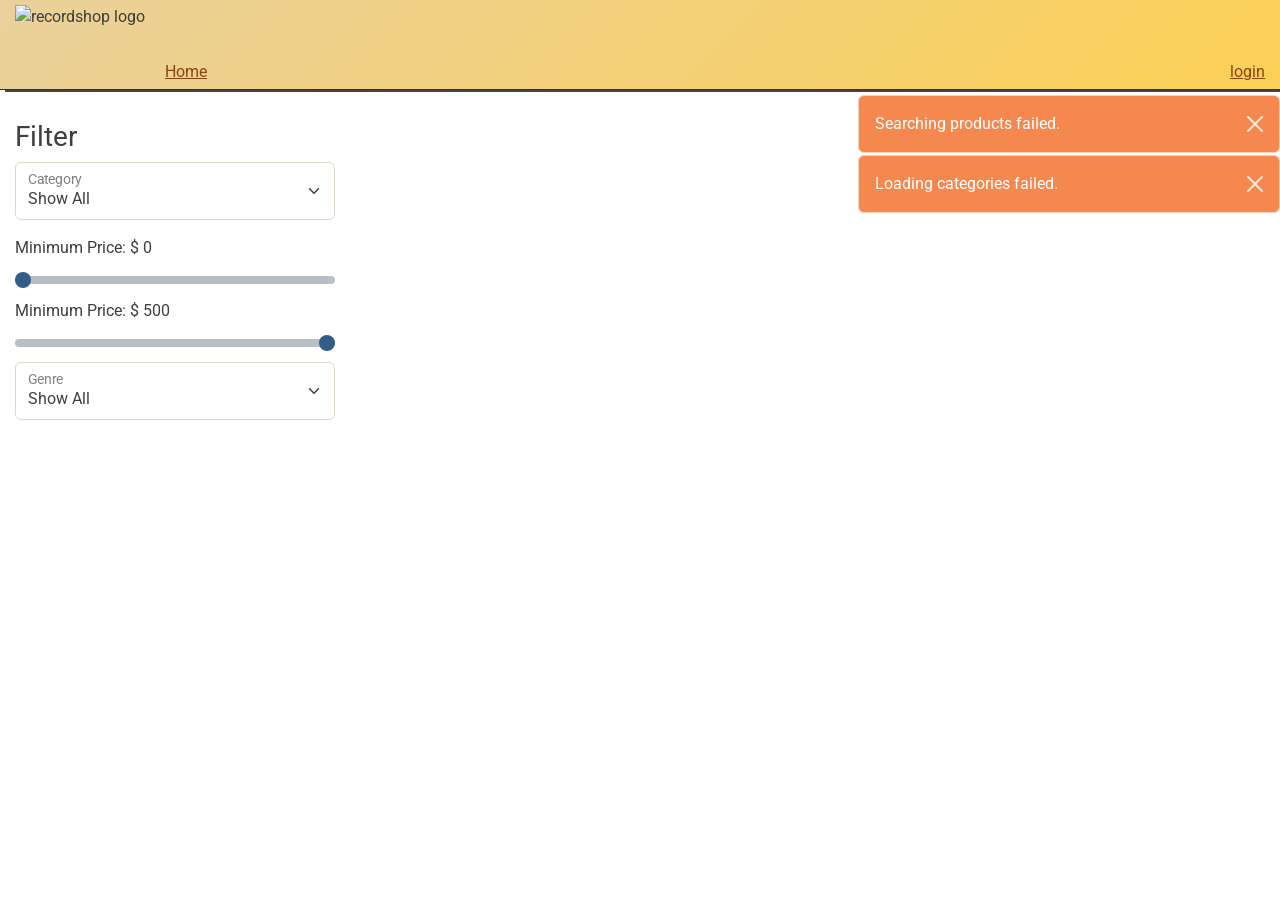
==== capstone-web-applications/capstone-client-recordshop/index.html @ 44c1a833 "Initial commit" ====
<!DOCTYPE html>
<html lang="en">
<head>
    <meta charset="UTF-8">
    <title>Title</title>

    <!--  CSS  -->
    <link rel="stylesheet" href="css/lib/bootstrap.css">
    <link rel="stylesheet" href="https://cdnjs.cloudflare.com/ajax/libs/font-awesome/6.4.0/css/all.min.css" integrity="sha512-iecdLmaskl7CVkqkXNQ/ZH/XLlvWZOJyj7Yy7tcenmpD1ypASozpmT/E0iPtmFIB46ZmdtAc9eNBvH0H/ZpiBw==" crossorigin="anonymous" referrerpolicy="no-referrer" />
    <link rel="stylesheet" href="css/main.css">

    <!--  JS  -->
    <script src="js/lib/axios.min.js"></script>
    <script src="js/lib/mustache.js"></script>
    <script src="js/lib/bootstrap.min.js"></script>
    <script src="js/lib/jquery.min.js"></script>

    <script src="js/config.js"></script>
    <script src="js/template-builder.js"></script>
    <script src="js/services/products-service.js"></script>
    <script src="js/services/categories-service.js"></script>
    <script src="js/services/user-service.js"></script>
    <script src="js/services/profile-service.js"></script>
    <script src="js/services/shoppingcart-service.js"></script>

    <script src="js/filter.js"></script>


    <script src="js/application.js"></script>
</head>
<body>

    <header id="header-user"></header>

    <section id="errors">
    </section>

    <section id="login"></section>

    <main id="main">
    </main>

    <footer></footer>


</body>
</html>
---- capstone-web-applications/capstone-client-recordshop/css/main.css ----
header
{
    display: flex;
    justify-content: space-between;
    align-items: center;

    height: 10vh;

    padding: 5px 15px;
    border-bottom: solid 1px #333;
    box-shadow: 5px 2px #444;
    background: linear-gradient(135deg, #ead19b, #fcd056);
}

header img
{
    height: 100%;
}

header div{
    height: 100%;
    display: flex;
    align-items: flex-end;
}

header #links
{
    gap: 20px;
    justify-content: flex-start;
    align-items: flex-end;
    padding-right: 20px;
}

header a
{
    color: #8B4513;
}

header .cart
{
    font-size: x-large;
    padding-left: 10px;
    padding-right: 10px;
    cursor: pointer;
}

header .cart #cart-items
{
    font-size: .7em;
    height: 50%;
    align-items: start;
    padding-left: 5px;
}

main
{
    display: grid;
    grid-template-columns: 350px auto;
    margin-top: 15px;
    height: 87vh;
}

main > .filter-box
{
    width: 350px;
    padding: 15px;
}

main #min-price .slider-selection {
    background: #BABABA;
}

main > .content
{
    display: grid;
    grid-template-columns: 1fr 1fr 1fr;
    width: 100%;
    height: 87vh;
    overflow: scroll;
}

main > .content-form
{
    display: flex;
    flex-direction: column;
    padding-right: 20px;
}

main > .content-form .cart-header,
main > .content-form .cart-item
{
    border-bottom: solid 1px #ccc;
}

.content-form .photo
{
    display: flex;
    gap: 10px;
}

.content-form .photo img
{
    width: 100px;
    cursor: pointer;
    border: solid 1px #ccc;
}

.content-form .cart-header
{
    display: flex;
    justify-content: space-between;
    align-items: center;
}

.content-form .cart-total
{
    margin: 10px 0;
    color: maroon;
}

.product
{
    display: flex;
    flex-direction: column;

    justify-content: space-between;
    /*width: 30%;*/
    border: solid 1px #ccc;
    padding: 5px;
    border-radius: 5px;
    margin: 5px;
}
.product  .photo
{
    display: flex;
    justify-content: space-between;
    padding: 0 10px 10px 10px;
}
.product  .photo > img
{
    width: 33%;
    cursor: pointer;
    border: solid 1px #ccc;
}

.product .price
{
    font-weight: 900;
    color: #9d4edd;
}

.modal-body img
{
    width:100%;
}

.product > .add-button
{
    display: flex;
}

.product > .add-button .btn
{
    background-color: #8B4513;
    border-color: #8B4513;
}

.visible
{
    display: block;
}

.hidden
{
    display: none !important;
}

.modal
{
    display: flex;
    justify-content: center;
    position: absolute;
    top: 0;
    background-color: #777777aa;
    width: 100vw;
    height: 100vh;
    z-index: 1000;
    padding: 30px;
}

.modal-dialog
{
    width: 50vw;
}

#errors
{
    position: absolute;
    display: flex;
    flex-direction: column;
    align-items: flex-end;
    width: 100vw;
    padding-top: 5px;
    opacity: 90%;
}
#errors > div{
    width: 33vw;
}

.alert
{
    margin-bottom: 2px !important;
}
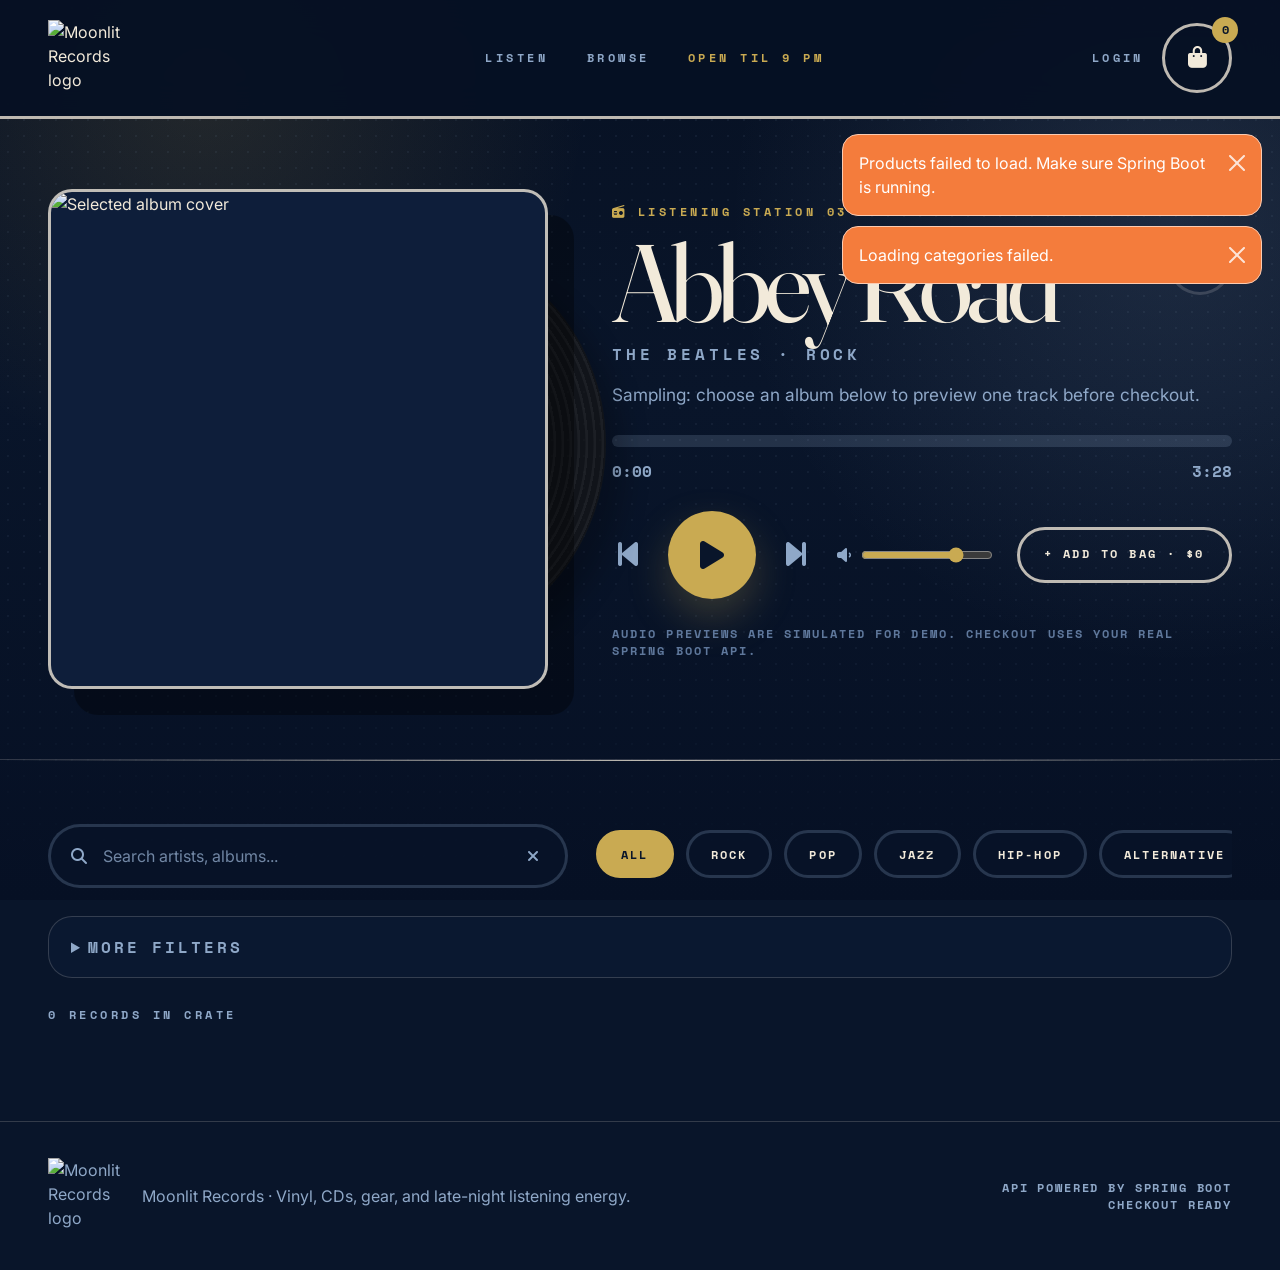
==== commit 1a16c1be: "front end complete" ====
--- a/capstone-web-applications/capstone-client-recordshop/index.html
+++ b/capstone-web-applications/capstone-client-recordshop/index.html
@@ -1,47 +1,51 @@
-<!DOCTYPE html>
-<html lang="en">
-<head>
-    <meta charset="UTF-8">
-    <title>Title</title>
-
-    <!--  CSS  -->
-    <link rel="stylesheet" href="css/lib/bootstrap.css">
-    <link rel="stylesheet" href="https://cdnjs.cloudflare.com/ajax/libs/font-awesome/6.4.0/css/all.min.css" integrity="sha512-iecdLmaskl7CVkqkXNQ/ZH/XLlvWZOJyj7Yy7tcenmpD1ypASozpmT/E0iPtmFIB46ZmdtAc9eNBvH0H/ZpiBw==" crossorigin="anonymous" referrerpolicy="no-referrer" />
-    <link rel="stylesheet" href="css/main.css">
-
-    <!--  JS  -->
-    <script src="js/lib/axios.min.js"></script>
-    <script src="js/lib/mustache.js"></script>
-    <script src="js/lib/bootstrap.min.js"></script>
-    <script src="js/lib/jquery.min.js"></script>
-
-    <script src="js/config.js"></script>
-    <script src="js/template-builder.js"></script>
-    <script src="js/services/products-service.js"></script>
-    <script src="js/services/categories-service.js"></script>
-    <script src="js/services/user-service.js"></script>
-    <script src="js/services/profile-service.js"></script>
-    <script src="js/services/shoppingcart-service.js"></script>
-
-    <script src="js/filter.js"></script>
-
-
-    <script src="js/application.js"></script>
-</head>
-<body>
-
-    <header id="header-user"></header>
-
-    <section id="errors">
-    </section>
-
-    <section id="login"></section>
-
-    <main id="main">
-    </main>
-
-    <footer></footer>
-
-
-</body>
-</html>
+<!DOCTYPE html>
+<html lang="en">
+<head>
+    <meta charset="UTF-8">
+    <meta name="viewport" content="width=device-width, initial-scale=1.0">
+    <title>Moonlit Records</title>
+
+    <!--  CSS  -->
+    <link rel="stylesheet" href="css/lib/bootstrap.css">
+    <link rel="stylesheet" href="https://cdnjs.cloudflare.com/ajax/libs/font-awesome/6.4.0/css/all.min.css" integrity="sha512-iecdLmaskl7CVkqkXNQ/ZH/XLlvWZOJyj7Yy7tcenmpD1ypASozpmT/E0iPtmFIB46ZmdtAc9eNBvH0H/ZpiBw==" crossorigin="anonymous" referrerpolicy="no-referrer" />
+    <link rel="stylesheet" href="css/main.css">
+
+    <!--  JS  -->
+    <script src="js/lib/axios.min.js"></script>
+    <script src="js/lib/mustache.js"></script>
+    <script src="js/lib/bootstrap.min.js"></script>
+    <script src="js/lib/jquery.min.js"></script>
+
+    <script src="js/config.js"></script>
+    <script src="js/template-builder.js"></script>
+    <script src="js/services/products-service.js"></script>
+    <script src="js/services/categories-service.js"></script>
+    <script src="js/services/user-service.js"></script>
+    <script src="js/services/profile-service.js"></script>
+    <script src="js/services/shoppingcart-service.js"></script>
+
+    <script src="js/filter.js"></script>
+    <script src="js/application.js"></script>
+</head>
+<body>
+    <div class="moon-texture"></div>
+
+    <header id="header-user"></header>
+
+    <section id="errors"></section>
+    <section id="login"></section>
+
+    <main id="main"></main>
+
+    <footer class="site-footer">
+        <div>
+            <img src="/images/moonlit-records-logo.png" alt="Moonlit Records logo">
+            <p>Moonlit Records · Vinyl, CDs, gear, and late-night listening energy.</p>
+        </div>
+        <div>
+            <span>API powered by Spring Boot</span>
+            <span>Checkout ready</span>
+        </div>
+    </footer>
+</body>
+</html>
--- a/capstone-web-applications/capstone-client-recordshop/css/main.css
+++ b/capstone-web-applications/capstone-client-recordshop/css/main.css
@@ -1,214 +1,839 @@
-header
-{
-    display: flex;
-    justify-content: space-between;
-    align-items: center;
-
-    height: 10vh;
-
-    padding: 5px 15px;
-    border-bottom: solid 1px #333;
-    box-shadow: 5px 2px #444;
-    background: linear-gradient(135deg, #ead19b, #fcd056);
-}
-
-header img
-{
-    height: 100%;
-}
-
-header div{
-    height: 100%;
-    display: flex;
-    align-items: flex-end;
-}
-
-header #links
-{
-    gap: 20px;
-    justify-content: flex-start;
-    align-items: flex-end;
-    padding-right: 20px;
-}
-
-header a
-{
-    color: #8B4513;
-}
-
-header .cart
-{
-    font-size: x-large;
-    padding-left: 10px;
-    padding-right: 10px;
-    cursor: pointer;
-}
-
-header .cart #cart-items
-{
-    font-size: .7em;
-    height: 50%;
-    align-items: start;
-    padding-left: 5px;
-}
-
-main
-{
-    display: grid;
-    grid-template-columns: 350px auto;
-    margin-top: 15px;
-    height: 87vh;
-}
-
-main > .filter-box
-{
-    width: 350px;
-    padding: 15px;
-}
-
-main #min-price .slider-selection {
-    background: #BABABA;
-}
-
-main > .content
-{
-    display: grid;
-    grid-template-columns: 1fr 1fr 1fr;
-    width: 100%;
-    height: 87vh;
-    overflow: scroll;
-}
-
-main > .content-form
-{
-    display: flex;
-    flex-direction: column;
-    padding-right: 20px;
-}
-
-main > .content-form .cart-header,
-main > .content-form .cart-item
-{
-    border-bottom: solid 1px #ccc;
-}
-
-.content-form .photo
-{
-    display: flex;
-    gap: 10px;
-}
-
-.content-form .photo img
-{
-    width: 100px;
-    cursor: pointer;
-    border: solid 1px #ccc;
-}
-
-.content-form .cart-header
-{
-    display: flex;
-    justify-content: space-between;
-    align-items: center;
-}
-
-.content-form .cart-total
-{
-    margin: 10px 0;
-    color: maroon;
-}
-
-.product
-{
-    display: flex;
-    flex-direction: column;
-
-    justify-content: space-between;
-    /*width: 30%;*/
-    border: solid 1px #ccc;
-    padding: 5px;
-    border-radius: 5px;
-    margin: 5px;
-}
-.product  .photo
-{
-    display: flex;
-    justify-content: space-between;
-    padding: 0 10px 10px 10px;
-}
-.product  .photo > img
-{
-    width: 33%;
-    cursor: pointer;
-    border: solid 1px #ccc;
-}
-
-.product .price
-{
-    font-weight: 900;
-    color: #9d4edd;
-}
-
-.modal-body img
-{
-    width:100%;
-}
-
-.product > .add-button
-{
-    display: flex;
-}
-
-.product > .add-button .btn
-{
-    background-color: #8B4513;
-    border-color: #8B4513;
-}
-
-.visible
-{
-    display: block;
-}
-
-.hidden
-{
-    display: none !important;
-}
-
-.modal
-{
-    display: flex;
-    justify-content: center;
-    position: absolute;
-    top: 0;
-    background-color: #777777aa;
-    width: 100vw;
-    height: 100vh;
-    z-index: 1000;
-    padding: 30px;
-}
-
-.modal-dialog
-{
-    width: 50vw;
-}
-
-#errors
-{
-    position: absolute;
-    display: flex;
-    flex-direction: column;
-    align-items: flex-end;
-    width: 100vw;
-    padding-top: 5px;
-    opacity: 90%;
-}
-#errors > div{
-    width: 33vw;
-}
-
-.alert
-{
-    margin-bottom: 2px !important;
-}
-
+@import url('https://fonts.googleapis.com/css2?family=Fraunces:wght@600;700;800&family=Inter:wght@400;500;600;700&family=Space+Mono:wght@400;700&display=swap');
+
+:root {
+    --background: #09152a;
+    --background-deep: #061024;
+    --foreground: #f2eada;
+    --card: #0e1e3a;
+    --card-2: #112244;
+    --primary: #c9aa52;
+    --primary-bright: #d8bd61;
+    --muted: #8fa8c8;
+    --muted-2: #5f789c;
+    --border: rgba(242, 234, 218, 0.18);
+    --border-strong: rgba(242, 234, 218, 0.78);
+    --shadow: rgba(0, 0, 0, 0.38);
+    --danger: #d4183d;
+    --radius: 28px;
+}
+
+* { box-sizing: border-box; }
+html { scroll-behavior: smooth; }
+
+body {
+    margin: 0;
+    min-height: 100vh;
+    color: var(--foreground);
+    background: var(--background);
+    font-family: Inter, Arial, sans-serif;
+    overflow-x: hidden;
+}
+
+body::before {
+    content: "";
+    position: fixed;
+    inset: 0;
+    z-index: -3;
+    background:
+        radial-gradient(circle at 16% 10%, rgba(201, 170, 82, 0.14), transparent 24rem),
+        radial-gradient(circle at 92% 24%, rgba(143, 168, 200, 0.16), transparent 28rem),
+        linear-gradient(180deg, #071123 0%, #09152a 44%, #061024 100%);
+}
+
+.moon-texture {
+    position: fixed;
+    inset: 0;
+    z-index: -2;
+    pointer-events: none;
+    opacity: 0.34;
+    background-image: radial-gradient(circle, rgba(143, 168, 200, 0.24) 1px, transparent 1px);
+    background-size: 16px 16px;
+    mask-image: linear-gradient(180deg, #000 0%, rgba(0,0,0,.9) 68%, transparent 100%);
+}
+
+button, input, select { font: inherit; }
+button { cursor: pointer; }
+a { color: inherit; }
+
+header {
+    position: sticky;
+    top: 0;
+    z-index: 100;
+    min-height: 116px;
+    border-bottom: 3px solid var(--border-strong);
+    background: rgba(6, 16, 36, 0.94);
+    backdrop-filter: blur(18px);
+}
+
+.nav-inner {
+    width: 100%;
+    min-height: 116px;
+    display: grid;
+    grid-template-columns: 170px 1fr auto;
+    gap: 24px;
+    align-items: center;
+    padding: 18px clamp(20px, 4vw, 48px);
+}
+
+.brand {
+    display: inline-flex;
+    align-items: center;
+    text-decoration: none;
+}
+
+.brand img,
+.site-footer img {
+    width: 76px;
+    height: 76px;
+    object-fit: contain;
+}
+
+.nav-links,
+.nav-actions {
+    display: flex;
+    align-items: center;
+    gap: clamp(18px, 3vw, 44px);
+}
+
+.nav-links { justify-content: center; }
+.nav-actions { justify-content: flex-end; gap: 18px; }
+
+.nav-links a,
+.nav-links span,
+.nav-actions a,
+.welcome-chip {
+    text-decoration: none;
+    text-transform: uppercase;
+    letter-spacing: 0.28em;
+    color: var(--muted);
+    font-family: 'Space Mono', monospace;
+    font-size: 0.78rem;
+    font-weight: 700;
+    transition: color 160ms ease, transform 160ms ease;
+    white-space: nowrap;
+}
+
+.nav-links span { color: var(--primary); }
+.nav-links a:hover,
+.nav-actions a:hover { color: var(--foreground); transform: translateY(-1px); }
+.welcome-chip { color: var(--foreground); letter-spacing: 0.16em; }
+
+.cart {
+    position: relative;
+    width: 70px;
+    height: 70px;
+    display: grid;
+    place-items: center;
+    border: 3px solid var(--border-strong);
+    border-radius: 50%;
+    background: transparent;
+    color: var(--foreground);
+    font-size: 1.35rem;
+    transition: transform 180ms ease, background 180ms ease, color 180ms ease, border-color 180ms ease;
+}
+
+.cart:hover {
+    transform: translateY(-3px);
+    border-color: var(--primary);
+    background: var(--primary);
+    color: var(--background);
+}
+
+#cart-items {
+    position: absolute;
+    top: -9px;
+    right: -9px;
+    min-width: 26px;
+    height: 26px;
+    display: grid;
+    place-items: center;
+    padding: 0 6px;
+    border-radius: 999px;
+    background: var(--primary);
+    color: var(--background);
+    font-family: 'Space Mono', monospace;
+    font-size: 0.72rem;
+    font-weight: 700;
+}
+
+main { min-height: calc(100vh - 116px); }
+
+.listen-section {
+    position: relative;
+    display: grid;
+    grid-template-columns: minmax(280px, 500px) minmax(0, 1fr);
+    gap: clamp(30px, 5vw, 70px);
+    align-items: center;
+    padding: clamp(42px, 6vw, 70px) clamp(20px, 4vw, 48px);
+    border-bottom: 1px solid var(--border);
+}
+
+.listen-section::after {
+    content: "";
+    position: absolute;
+    left: 0;
+    right: 0;
+    bottom: -2px;
+    height: 1px;
+    background: linear-gradient(90deg, transparent, var(--border-strong), transparent);
+}
+
+.album-stage {
+    position: relative;
+    width: min(100%, 500px);
+    aspect-ratio: 1 / 1;
+}
+
+#hero-cover {
+    position: relative;
+    z-index: 2;
+    width: 100%;
+    height: 100%;
+    display: block;
+    object-fit: cover;
+    border: 3px solid var(--border-strong);
+    border-radius: 24px;
+    box-shadow: 26px 26px 0 rgba(0, 0, 0, 0.34);
+    background: var(--card);
+}
+
+.disc-peek {
+    position: absolute;
+    z-index: 1;
+    right: -58px;
+    top: 9%;
+    width: 84%;
+    height: 84%;
+    border-radius: 50%;
+    background:
+        radial-gradient(circle at center, #09152a 0 8%, #c9aa52 8.5% 11%, #121212 11.5% 20%, transparent 20.5%),
+        repeating-radial-gradient(circle at center, #151515 0 5px, #252525 6px 8px);
+    opacity: 0.72;
+    box-shadow: 18px 18px 28px rgba(0,0,0,.34);
+}
+
+.disc-peek.spinning { animation: spin-record 5s linear infinite; }
+@keyframes spin-record { to { transform: rotate(360deg); } }
+
+.listen-details { position: relative; min-width: 0; }
+
+.kicker,
+.fine-print,
+.crate-meta,
+.moon-badge {
+    color: var(--primary);
+    text-transform: uppercase;
+    letter-spacing: 0.28em;
+    font-family: 'Space Mono', monospace;
+    font-size: 0.78rem;
+    font-weight: 700;
+}
+
+.listen-details h1 {
+    max-width: 980px;
+    margin: 14px 0 12px;
+    color: var(--foreground);
+    font-family: Fraunces, Georgia, serif;
+    font-size: clamp(4rem, 8.6vw, 8.6rem);
+    line-height: 0.86;
+    letter-spacing: -0.065em;
+}
+
+.hero-artist {
+    margin: 0;
+    color: var(--muted);
+    text-transform: uppercase;
+    letter-spacing: 0.24em;
+    font-family: 'Space Mono', monospace;
+    font-weight: 700;
+}
+
+.hero-sample {
+    max-width: 760px;
+    margin: 16px 0 26px;
+    color: var(--muted);
+    font-size: 1.08rem;
+    line-height: 1.55;
+}
+
+.hero-heart {
+    position: absolute;
+    top: 28px;
+    right: 0;
+    width: 64px;
+    height: 64px;
+    display: grid;
+    place-items: center;
+    border: 3px solid var(--border);
+    border-radius: 50%;
+    background: rgba(14, 30, 58, .44);
+    color: var(--foreground);
+    font-size: 1.45rem;
+    transition: 160ms ease;
+}
+
+.hero-heart:hover,
+.hero-heart.active,
+.favorite-button:hover,
+.favorite-button.active {
+    border-color: var(--primary);
+    background: var(--primary);
+    color: var(--background);
+}
+
+.seek-bar {
+    width: 100%;
+    height: 12px;
+    overflow: hidden;
+    border-radius: 999px;
+    background: rgba(143, 168, 200, 0.20);
+}
+
+.seek-fill {
+    width: 0;
+    height: 100%;
+    border-radius: inherit;
+    background: linear-gradient(90deg, var(--primary), var(--primary-bright));
+    transition: width 220ms linear;
+}
+
+.time-row {
+    display: flex;
+    justify-content: space-between;
+    margin-top: 12px;
+    color: var(--muted);
+    font-family: 'Space Mono', monospace;
+    font-weight: 700;
+}
+
+.player-row {
+    display: flex;
+    align-items: center;
+    gap: clamp(14px, 2vw, 24px);
+    flex-wrap: wrap;
+    margin-top: 28px;
+}
+
+.player-icon,
+.play-button {
+    border: 0;
+    background: transparent;
+    color: var(--muted);
+    transition: 160ms ease;
+}
+
+.player-icon { font-size: 2rem; }
+.player-icon:hover { color: var(--foreground); transform: translateY(-2px); }
+
+.play-button {
+    width: 88px;
+    height: 88px;
+    display: grid;
+    place-items: center;
+    border-radius: 50%;
+    background: var(--primary);
+    color: var(--background);
+    font-size: 2rem;
+    box-shadow: 0 18px 42px rgba(201, 170, 82, .25);
+}
+
+.play-button:hover { transform: scale(1.05); background: var(--primary-bright); }
+
+.volume-cluster {
+    margin-left: auto;
+    display: flex;
+    align-items: center;
+    gap: 10px;
+    color: var(--muted);
+}
+
+.volume-cluster input { accent-color: var(--primary); width: 132px; }
+
+.hero-cart-button,
+.add-button,
+.clear-filter-button,
+.clear-filters,
+.checkout-button,
+.primary-button {
+    min-height: 56px;
+    border: 3px solid var(--border-strong);
+    border-radius: 999px;
+    background: transparent;
+    color: var(--foreground);
+    padding: 12px 24px;
+    text-transform: uppercase;
+    letter-spacing: 0.20em;
+    font-family: 'Space Mono', monospace;
+    font-size: 0.78rem;
+    font-weight: 700;
+    transition: transform 160ms ease, background 160ms ease, color 160ms ease, border-color 160ms ease;
+}
+
+.hero-cart-button:hover,
+.add-button:hover,
+.clear-filter-button:hover,
+.clear-filters:hover,
+.checkout-button:hover,
+.primary-button:hover {
+    transform: translateY(-2px);
+    border-color: var(--primary);
+    background: var(--primary);
+    color: var(--background);
+}
+
+.fine-print {
+    margin-top: 26px;
+    color: var(--muted-2);
+    font-size: 0.72rem;
+    letter-spacing: 0.18em;
+}
+
+.browse-section {
+    padding: clamp(32px, 5vw, 64px) clamp(20px, 4vw, 48px) 72px;
+}
+
+.browse-tools {
+    display: grid;
+    grid-template-columns: minmax(260px, 520px) minmax(0, 1fr);
+    gap: 28px;
+    align-items: center;
+    margin-bottom: 28px;
+}
+
+.search-shell {
+    min-height: 64px;
+    display: flex;
+    align-items: center;
+    gap: 14px;
+    padding: 0 20px;
+    border: 3px solid rgba(143, 168, 200, 0.24);
+    border-radius: 999px;
+    background: rgba(9, 21, 42, 0.66);
+    color: var(--muted);
+}
+
+.search-shell:focus-within { border-color: var(--primary); }
+.search-shell input {
+    width: 100%;
+    border: 0;
+    outline: 0;
+    background: transparent;
+    color: var(--foreground);
+    font-size: 1rem;
+}
+.search-shell input::placeholder { color: rgba(143, 168, 200, .78); }
+.search-shell button { border: 0; background: transparent; color: var(--muted); }
+.search-shell button:hover { color: var(--foreground); }
+
+.genre-pills {
+    display: flex;
+    gap: 12px;
+    overflow-x: auto;
+    padding: 6px 0 10px;
+    scrollbar-width: thin;
+}
+
+.genre-pill {
+    flex: 0 0 auto;
+    border: 3px solid rgba(143, 168, 200, 0.24);
+    border-radius: 999px;
+    background: rgba(9, 21, 42, 0.66);
+    color: var(--foreground);
+    padding: 12px 22px;
+    text-transform: uppercase;
+    letter-spacing: 0.18em;
+    font-family: 'Space Mono', monospace;
+    font-size: 0.76rem;
+    font-weight: 700;
+    transition: 160ms ease;
+}
+
+.genre-pill:hover,
+.genre-pill.active {
+    border-color: var(--primary);
+    background: var(--primary);
+    color: var(--background);
+}
+
+.advanced-filters {
+    margin-bottom: 28px;
+    border: 1px solid var(--border);
+    border-radius: 24px;
+    background: rgba(14, 30, 58, .42);
+    overflow: hidden;
+}
+
+.advanced-filters summary {
+    padding: 18px 22px;
+    color: var(--muted);
+    text-transform: uppercase;
+    letter-spacing: .18em;
+    font-family: 'Space Mono', monospace;
+    font-weight: 700;
+    cursor: pointer;
+}
+
+.filter-grid {
+    display: grid;
+    grid-template-columns: repeat(5, minmax(160px, 1fr));
+    gap: 18px;
+    align-items: end;
+    padding: 0 22px 22px;
+}
+
+.form-label,
+.form-floating label { color: rgba(9, 21, 42, 0.72); }
+.form-control,
+.form-select {
+    border: 2px solid rgba(143, 168, 200, .35) !important;
+    border-radius: 16px !important;
+    background-color: rgba(242, 234, 218, .96) !important;
+    color: var(--background) !important;
+}
+.form-range { accent-color: var(--primary); }
+.range-group label { color: var(--muted); font-family: 'Space Mono', monospace; font-size: .82rem; }
+.clear-filter-button { width: 100%; color: var(--foreground); }
+
+.crate-meta {
+    margin: 12px 0 24px;
+    color: var(--muted);
+}
+
+.content {
+    display: grid;
+    grid-template-columns: repeat(auto-fill, minmax(245px, 1fr));
+    gap: clamp(26px, 3vw, 38px);
+}
+
+.product {
+    min-width: 0;
+    display: flex;
+    flex-direction: column;
+    gap: 14px;
+}
+
+.cover-button {
+    position: relative;
+    width: 100%;
+    padding: 0;
+    border: 3px solid rgba(242, 234, 218, .22);
+    border-radius: 22px;
+    overflow: hidden;
+    background: var(--card);
+    box-shadow: 14px 14px 0 rgba(0,0,0,.30);
+    transition: transform 180ms ease, border-color 180ms ease, box-shadow 180ms ease;
+}
+
+.cover-button:hover {
+    transform: translate(5px, 5px);
+    border-color: var(--border-strong);
+    box-shadow: 7px 7px 0 rgba(0,0,0,.34);
+}
+
+.cover-button img {
+    display: block;
+    width: 100%;
+    aspect-ratio: 1 / 1;
+    object-fit: cover;
+    transition: transform 260ms ease, filter 260ms ease;
+}
+
+.cover-button:hover img { transform: scale(1.035); filter: brightness(.76); }
+
+.label-tag {
+    position: absolute;
+    top: 14px;
+    right: 14px;
+    max-width: calc(100% - 28px);
+    padding: 7px 13px;
+    border-radius: 999px;
+    background: rgba(9, 21, 42, .88);
+    color: var(--foreground);
+    text-transform: uppercase;
+    letter-spacing: .14em;
+    font-family: 'Space Mono', monospace;
+    font-size: .68rem;
+    font-weight: 700;
+}
+
+.cover-play {
+    position: absolute;
+    inset: 0;
+    margin: auto;
+    width: 76px;
+    height: 76px;
+    display: grid;
+    place-items: center;
+    border-radius: 50%;
+    background: var(--primary);
+    color: var(--background);
+    font-size: 1.7rem;
+    opacity: 0;
+    transform: scale(.82);
+    transition: 180ms ease;
+}
+
+.cover-button:hover .cover-play { opacity: 1; transform: scale(1); }
+
+.product-heading {
+    display: grid;
+    grid-template-columns: minmax(0, 1fr) auto;
+    gap: 16px;
+    align-items: start;
+}
+
+.product-heading h3 {
+    margin: 0;
+    color: var(--foreground);
+    font-family: Fraunces, Georgia, serif;
+    font-size: clamp(1.45rem, 2vw, 1.9rem);
+    line-height: 1.02;
+    letter-spacing: -0.035em;
+    cursor: pointer;
+}
+
+.product-heading h3:hover { color: var(--primary); }
+.product-heading p {
+    margin: 8px 0 0;
+    color: var(--muted);
+    text-transform: uppercase;
+    letter-spacing: .16em;
+    font-family: 'Space Mono', monospace;
+    font-size: .72rem;
+    font-weight: 700;
+}
+.product-heading strong {
+    color: var(--foreground);
+    font-family: 'Space Mono', monospace;
+    font-size: 1.06rem;
+}
+
+.record-note {
+    min-height: 42px;
+    margin: 0;
+    color: var(--muted);
+    line-height: 1.45;
+}
+
+.card-actions {
+    display: grid;
+    grid-template-columns: minmax(0, 1fr) 58px;
+    gap: 12px;
+    margin-top: auto;
+}
+
+.product .add-button { width: 100%; padding-inline: 16px; }
+.favorite-button {
+    width: 58px;
+    height: 58px;
+    display: grid;
+    place-items: center;
+    border: 3px solid rgba(242, 234, 218, .24);
+    border-radius: 50%;
+    background: transparent;
+    color: var(--foreground);
+    font-size: 1.15rem;
+    transition: 160ms ease;
+}
+
+.empty-crate {
+    grid-column: 1 / -1;
+    padding: 80px 24px;
+    text-align: center;
+    color: var(--muted);
+}
+.empty-crate i { font-size: 3.4rem; opacity: .4; margin-bottom: 16px; }
+.empty-crate h3 { color: var(--foreground); font-family: Fraunces, Georgia, serif; font-size: 2.2rem; }
+
+.cart-mode {
+    display: grid;
+    grid-template-columns: 320px minmax(0, 780px);
+    gap: 34px;
+    justify-content: center;
+    align-items: start;
+    padding: 54px clamp(20px, 4vw, 48px) 74px;
+}
+
+.checkout-aside,
+.checkout-slip,
+.content-form {
+    border: 3px solid var(--border-strong);
+    border-radius: 28px;
+    background: var(--foreground);
+    color: var(--background);
+    box-shadow: 18px 18px 0 rgba(0,0,0,.35);
+}
+
+.checkout-aside {
+    position: sticky;
+    top: 142px;
+    padding: 28px;
+}
+.checkout-aside h1 {
+    margin: 12px 0 10px;
+    font-family: Fraunces, Georgia, serif;
+    font-size: 3.2rem;
+    line-height: .95;
+}
+.checkout-aside p { color: rgba(9, 21, 42, .66); line-height: 1.6; }
+.checkout-aside .moon-badge { color: var(--background); }
+.checkout-aside .clear-filters { color: var(--background); border-color: var(--background); }
+.checkout-aside .clear-filters:hover { color: var(--background); }
+
+.checkout-slip { padding: 28px; }
+.cart-header {
+    display: flex;
+    justify-content: space-between;
+    gap: 20px;
+    align-items: center;
+    padding-bottom: 22px;
+    border-bottom: 3px solid var(--background);
+}
+.cart-header h1 {
+    margin: 6px 0 0;
+    font-family: Fraunces, Georgia, serif;
+    font-size: clamp(2.3rem, 5vw, 4rem);
+    line-height: .9;
+}
+.cart-header .moon-badge { color: var(--background); }
+.cart-header .btn { border-color: var(--background); color: var(--background); }
+.cart-header .btn:hover { background: var(--background); color: var(--foreground); }
+
+.cart-item {
+    display: grid;
+    grid-template-columns: 108px minmax(0, 1fr);
+    gap: 18px;
+    padding: 22px 0;
+    border-bottom: 2px dashed rgba(9, 21, 42, .18);
+}
+.cart-item img {
+    width: 108px;
+    height: 108px;
+    object-fit: cover;
+    border-radius: 18px;
+    cursor: pointer;
+}
+.cart-copy h4 { margin: 0 0 6px; font-family: Fraunces, Georgia, serif; font-size: 1.45rem; }
+.cart-copy p { margin: 0; color: rgba(9,21,42,.62); line-height: 1.45; }
+.cart-item-meta {
+    display: flex;
+    flex-wrap: wrap;
+    gap: 14px;
+    margin-top: 12px;
+    color: var(--background);
+    text-transform: uppercase;
+    letter-spacing: .12em;
+    font-family: 'Space Mono', monospace;
+    font-size: .78rem;
+    font-weight: 700;
+}
+.cart-summary { margin-top: 24px; padding-top: 20px; border-top: 3px solid var(--background); }
+.cart-summary > div {
+    display: flex;
+    justify-content: space-between;
+    gap: 20px;
+    margin-bottom: 10px;
+    font-family: 'Space Mono', monospace;
+}
+.grand-total { align-items: end; }
+.grand-total strong { font-family: Fraunces, Georgia, serif; font-size: 3rem; line-height: .9; }
+.checkout-button {
+    width: 100%;
+    margin-top: 18px;
+    border-color: var(--background);
+    background: var(--background);
+    color: var(--foreground);
+}
+.checkout-button:disabled { opacity: .35; cursor: not-allowed; transform: none; }
+
+.site-footer {
+    display: grid;
+    grid-template-columns: 1fr auto;
+    gap: 24px;
+    align-items: center;
+    padding: 36px clamp(20px, 4vw, 48px);
+    border-top: 1px solid var(--border);
+    color: var(--muted);
+}
+.site-footer > div:first-child { display: flex; align-items: center; gap: 18px; }
+.site-footer p { margin: 0; }
+.site-footer span {
+    display: block;
+    text-align: right;
+    text-transform: uppercase;
+    letter-spacing: .16em;
+    font-family: 'Space Mono', monospace;
+    font-size: .72rem;
+    font-weight: 700;
+}
+
+.modal {
+    position: fixed;
+    inset: 0;
+    z-index: 1000;
+    display: flex;
+    justify-content: center;
+    align-items: flex-start;
+    padding: 32px;
+    background-color: rgba(0,0,0,.68);
+}
+.modal-dialog { width: min(540px, 95vw); }
+.modal-content { border: 0; border-radius: 26px; overflow: hidden; background: var(--foreground); color: var(--background); }
+.modal-header { border-bottom-color: rgba(9,21,42,.18); }
+.modal-body img { width: 100%; border-radius: 18px; }
+
+#errors {
+    position: fixed;
+    right: 18px;
+    top: 134px;
+    z-index: 1200;
+    display: flex;
+    flex-direction: column;
+    align-items: flex-end;
+    gap: 8px;
+    pointer-events: none;
+}
+#errors > div { width: min(420px, 90vw); pointer-events: auto; }
+.alert { margin-bottom: 2px !important; border-radius: 16px !important; }
+.visible { display: block; }
+.hidden { display: none !important; }
+.invisible { visibility: visible !important; }
+
+@media (max-width: 1080px) {
+    .nav-inner { grid-template-columns: auto 1fr; }
+    .nav-actions { grid-column: 1 / -1; justify-content: center; }
+    .listen-section,
+    .browse-tools,
+    .cart-mode { grid-template-columns: 1fr; }
+    .album-stage { margin: 0 auto; }
+    .hero-heart { right: 0; top: 0; }
+    .filter-grid { grid-template-columns: repeat(2, minmax(180px, 1fr)); }
+    .volume-cluster { margin-left: 0; }
+    .checkout-aside { position: static; }
+}
+
+@media (max-width: 680px) {
+    header { min-height: auto; }
+    .nav-inner { min-height: auto; grid-template-columns: 1fr; text-align: center; }
+    .brand { justify-content: center; }
+    .nav-links,
+    .nav-actions { justify-content: center; flex-wrap: wrap; gap: 14px 20px; }
+    .nav-links a,
+    .nav-links span,
+    .nav-actions a,
+    .welcome-chip { font-size: .68rem; letter-spacing: .18em; }
+    .cart { width: 58px; height: 58px; }
+    .listen-section { padding-top: 28px; }
+    .disc-peek { right: -20px; }
+    .listen-details h1 { font-size: clamp(3.3rem, 18vw, 5rem); }
+    .hero-heart { width: 52px; height: 52px; }
+    .play-button { width: 74px; height: 74px; }
+    .hero-cart-button { width: 100%; }
+    .filter-grid { grid-template-columns: 1fr; }
+    .content { grid-template-columns: 1fr; }
+    .cart-item { grid-template-columns: 1fr; }
+    .cart-item img { width: 100%; height: auto; aspect-ratio: 1 / 1; }
+    .site-footer,
+    .site-footer > div:first-child { grid-template-columns: 1fr; display: grid; text-align: center; justify-items: center; }
+    .site-footer span { text-align: center; }
+}
